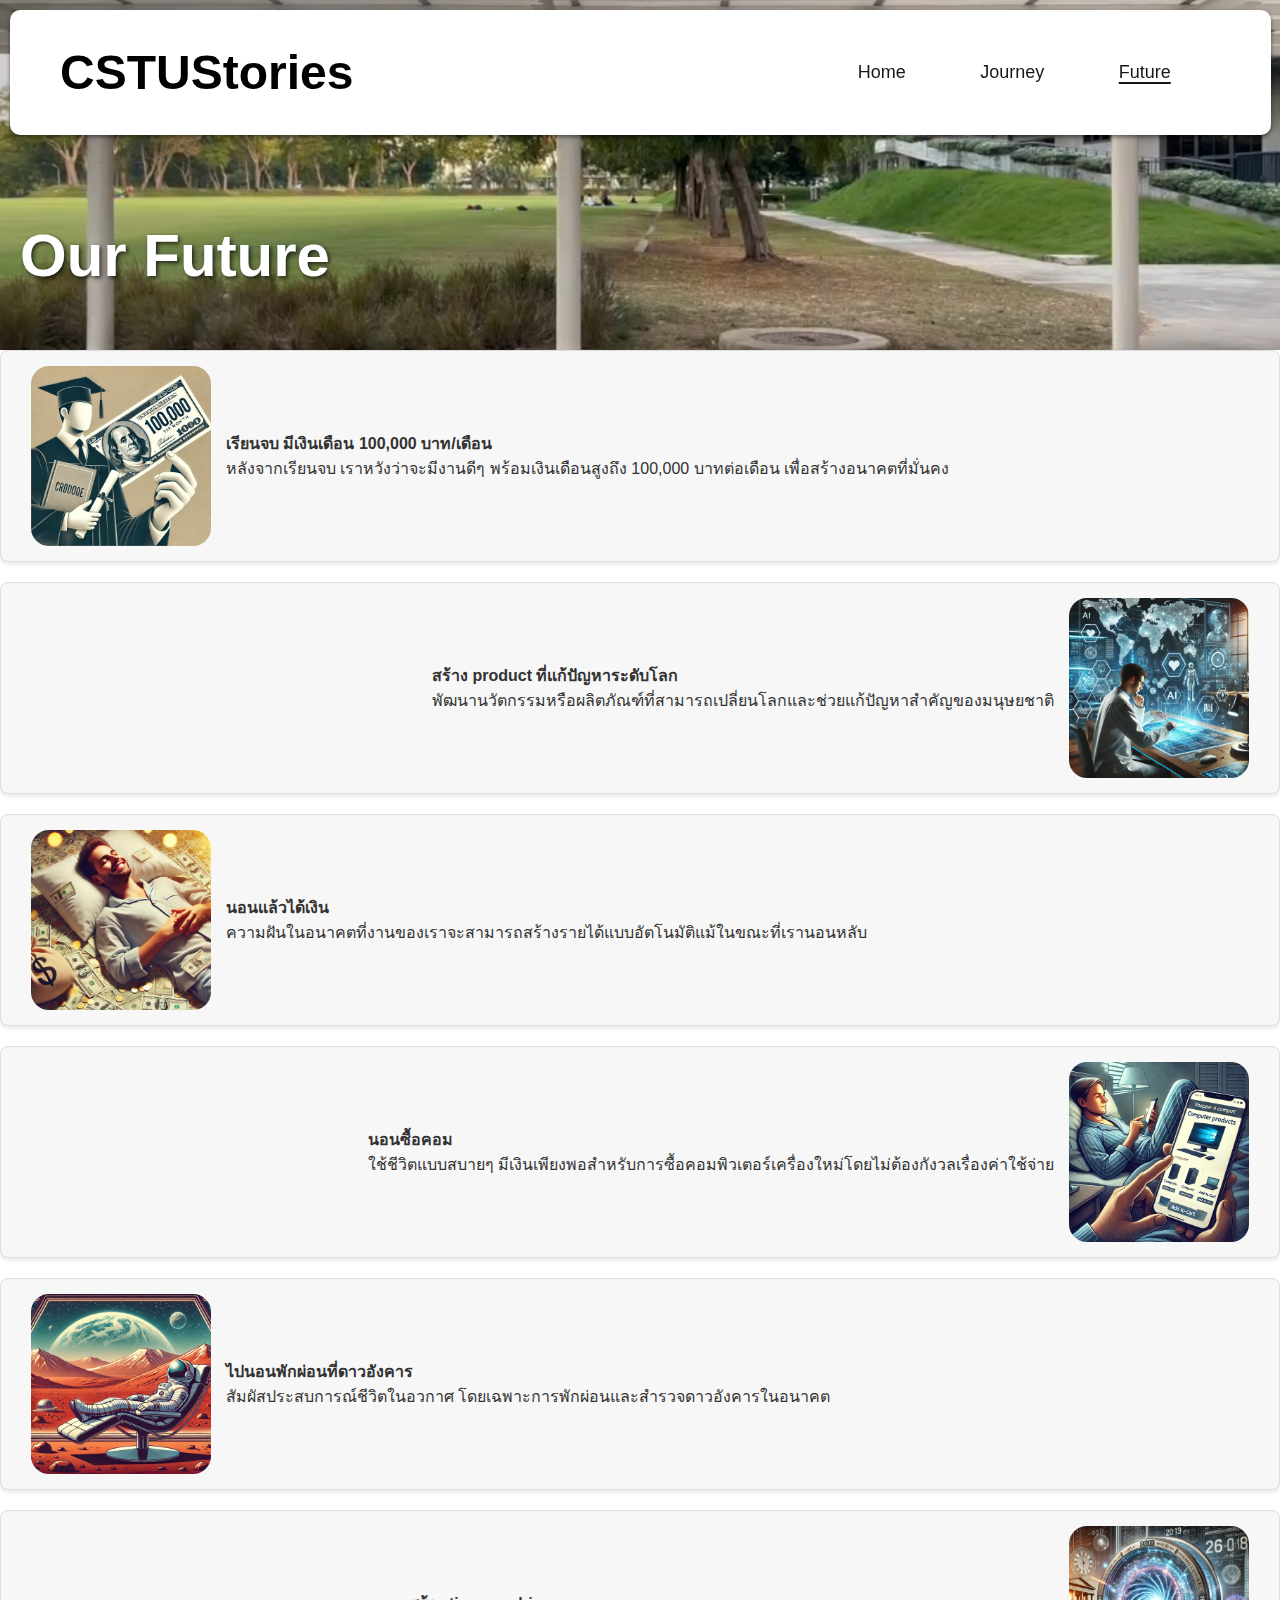
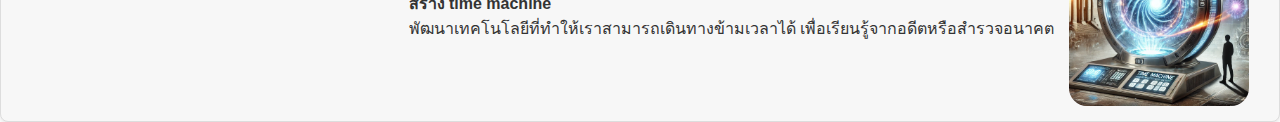
==== Future.html @ bab504f6 "reset merge pull 3" ====
<!DOCTYPE html>
<html lang="en">

<head>
    <meta charset="UTF-8">
    <meta name="viewport" content="width=device-width, initial-scale=1.0">
    <link rel="stylesheet" href="style.css">
    <title>Our CSTUStories</title>
</head>

<body>
    <div class="container">
        <header class="head">
            <video class="header-video" autoplay loop muted>
                <source src="resource/run.mp4" type="video/mp4">
                Your browser does not support the video tag.
            </video>
            <div class="header-box">
                <div class="head-left">
                    <h1>CSTUStories</h1>
                </div>
                <div class="head-right">
                    <span><a href="Home.html">Home</a></span>
                    <span><a href="Journey.html">Journey</a></span>
                    <span><a href="Future.html"><u>Future</u></a></span>
                </div>
            </div>
            <h1 class="title_on_image">Our Future</h1>
        </header>

        <main>
            <ul class="content-list">
                <li>
                    <img src="resource/เงินเเสน.jpg" alt="Graduation Icon">
                    <div>
                        <p><strong>เรียนจบ มีเงินเดือน 100,000 บาท/เดือน</strong></p>
                        <p>หลังจากเรียนจบ เราหวังว่าจะมีงานดีๆ พร้อมเงินเดือนสูงถึง 100,000 บาทต่อเดือน
                            เพื่อสร้างอนาคตที่มั่นคง</p>

                    </div>
                </li>
                <li>
                    <img src="resource/เเก้ปัญหาโลก.jpg" alt="Product Icon">
                    <div>
                        <p><strong>สร้าง product ที่แก้ปัญหาระดับโลก</strong></p>
                        <p>พัฒนานวัตกรรมหรือผลิตภัณฑ์ที่สามารถเปลี่ยนโลกและช่วยแก้ปัญหาสำคัญของมนุษยชาติ</p>
                    </div>
                </li>
                <li>
                    <img src="resource/นอนกองเงิน.jpg" alt="Sleep Icon">
                    <div>
                        <p><strong>นอนแล้วได้เงิน</strong></p>
                        <p>ความฝันในอนาคตที่งานของเราจะสามารถสร้างรายได้แบบอัตโนมัติแม้ในขณะที่เรานอนหลับ</p>
                    </div>
                </li>
                <li>
                    <img src="resource/นอนซื้อคอม.jpg" alt="Computer Icon">
                    <div>
                        <p><strong>นอนซื้อคอม</strong></p>
                        <p>ใช้ชีวิตแบบสบายๆ
                            มีเงินเพียงพอสำหรับการซื้อคอมพิวเตอร์เครื่องใหม่โดยไม่ต้องกังวลเรื่องค่าใช้จ่าย</p>
                    </div>
                </li>
                <li>
                    <img src="resource/mars.jpg" alt="Mars Icon">
                    <div>
                        <p><strong>ไปนอนพักผ่อนที่ดาวอังคาร</strong></p>
                        <p>สัมผัสประสบการณ์ชีวิตในอวกาศ โดยเฉพาะการพักผ่อนและสำรวจดาวอังคารในอนาคต</p>
                    </div>
                </li>
                <li>
                    <img src="resource/ไทม์เเมชชีน.jpg" alt="Time Machine Icon">
                    <div>
                        <p><strong>สร้าง time machine</strong></p>
                        <p>พัฒนาเทคโนโลยีที่ทำให้เราสามารถเดินทางข้ามเวลาได้ เพื่อเรียนรู้จากอดีตหรือสำรวจอนาคต</p>
                    </div>
                </li>
            </ul>
        </main>
    </div>
    <button onclick="backToTop()" id="btt" title="Banck to top">⬆</button>
</body>

</html>
---- style.css ----
@import url('https://fonts.googleapis.com/css2?family=Mitr:wght@200;300;400;500;600;700&family=Noto+Sans+Thai+Looped:wght@100;200;300;400;500;600;700;800;900&family=Ubuntu:ital,wght@0,300;0,400;0,500;0,700;1,300;1,400;1,500;1,700&display=swap');
body {
    margin: 0;
    font-family: Arial, sans-serif;
}

* {
    box-sizing: border-box;
}

header {
    grid-column: 1 / 13;
    grid-row: 1 / 2;
    position: relative;
    height: 0;
    /* ต้องกำหนดให้ความสูงเป็น 0 เพื่อให้ padding-bottom คำนวณความสูง */
    overflow: hidden;
}

.container {
    display: grid;
    grid-template-columns: repeat(12, 1fr);
    grid-template-rows: auto 1fr auto;
}

.head {
    position: relative;
    /* ทำให้ .header-box วางซ้อนบน .head ได้ */
    height: auto;
    /* ปรับความสูงให้สัมพันธ์กับรูปภาพ */
}

.header-image {
    width: 100%;
    /* รูปภาพเต็มความกว้าง */
    height: auto;
    /* รักษาอัตราส่วนของรูป */
    display: block;
    /* แก้ปัญหา whitespace ด้านล่างรูป */
}

header.head {
    position: relative;
    height: 350px;
    /* ความสูงของ Header */
    overflow: hidden;
    /* ป้องกันการล้นของวิดีโอ */
}

.header-video {
    position: absolute;
    top: 0;
    left: 0;
    width: 100%;
    height: 100%;
    object-fit: cover;
    /* ครอบคลุมพื้นที่ของ Header */
    z-index: -1;
}

.header-box {
    position: absolute;
    /* ให้วางซ้อนบนรูปภาพ */
    top: 10px;
    /* ติดด้านบนของ .head */
    left: 0;
    /* ติดด้านซ้ายของ .head */
    height: 125px;
    width: 98.5%;
    background-color: rgba(255, 255, 255);
    padding: 10px 20px;
    display: flex;
    justify-content: space-between;
    align-items: center;
    margin-left: 10px;
    margin-right: 10px;
    border-radius: 10px;
    box-shadow: 0px 2px 4px rgba(0, 0, 0, 0.5);
}

.head-left {
    font-size: 24px;
    font-weight: bold;
    margin-left: 30px;
}
.head-right {
    margin-right: 80px;
}

.head-right span a {
    margin-left: 70px;
    font-size: 18px;
    cursor: pointer;
    text-decoration: none;
    color: rgb(24, 23, 23);
    border-bottom: 2px solid transparent;
    transition: border-color 0.3s ease-in-out;
}

.head-right a:hover {
    border-bottom: 2px solid #0c0c0c;
}

u {
    text-underline-offset: 3.5px;
    /* ระยะห่างจากข้อความ */
    text-decoration-thickness: 2px;
    /* ความหนาของเส้นใต้ */
}

.title_on_image {
    position: absolute;
    bottom: 20px;
    /* ปรับระยะห่างจากด้านล่าง */
    color: white;
    font-size: 60px;
    /* ลดขนาดข้อความ */
    padding-left: 20px;
    /* เว้นระยะจากขอบ */
    text-shadow: 2px 2px 4px rgba(0, 0, 0, 0.7);
    /* เพิ่มเงาให้ข้อความ */
}

main {
    grid-row: 2/3;
    grid-column: 1/13;
    background-color: white;
}

.comment {
    grid-row: 3/4;
    grid-column: 1/13;
}

.About_us {
    text-align: center;
    margin-top: 100px;
    font-size: 44px;
}

.line {
    border-bottom: 4px solid rgba(0, 0, 0, 0.8);
    border-radius: 100px;
    width: 400px;
    margin: 0 auto;
}
h2 {
    text-align: center;
    font-family: Mitr;
    font-weight: 100;
    font-size: 32px;
    margin-top: 70px;
}
.img-members {
    padding: 80px;
    display: grid;
    justify-content: center;
    grid-template-columns: auto auto auto;
    gap: 100px 150px;
}
.img-members img {
    height: 250px;
    width: 250px;
    border-radius: 100%;
    box-shadow: 0px 2px 4px rgba(0, 0, 0, 0.5);
}
.img-members p {
    text-align: center;
}
#nickname {
    font-size: 24px;
    margin-top: 30px;
    font-weight: 300;
    font-family: Mitr;
    border-radius: 24px;
    box-shadow: 0px 2px 2px rgba(0, 0, 0, 0.5);
}
#name {
    font-size: 24px;
    font-weight: 300;
    margin-top: 30px;
    font-family: Mitr;
}
#studentid {
    font-size: 22px;
    font-weight: 100;
    font-family: Mitr;
}
h3 {
    margin-top: 60px;
    font-size: 24px;
    font-weight: 400;
    font-family: Mitr;
    text-align: center;
}
h4 {
    font-size: 22px;
    font-weight: 200;
    font-family: Mitr;
    text-align: center;
}

form {
    background: #fff;
    padding: 1rem;
    border-radius: 5px;
    box-shadow: 0 2px 4px rgba(0, 0, 0, 0.1);
}
form label {
    display: block;
    margin-bottom: 5px;
}
form input, form textarea, form button {
    width: 100%;
    margin-bottom: 1rem;
    padding: 10px;
    border: 1px solid #ddd;
    border-radius: 5px;
}
form button {
    background: #333;
    color: #fff;
    border: none;
    cursor: pointer;
}

form button:hover {
    background: #555;
}
#guestBookEntries {
    margin-top: 2rem;
}

#entriesList {
    list-style: none;
    padding: 0;
}
.star-rating {
    display: flex; 
    justify-content: flex-start; 
    gap: 5px; 
    cursor: pointer;
}

.star-rating span {
    font-size: 2rem;
    color: #ccc; 
    transition: color 0.3s ease;
}

.star-rating span:hover,
.star-rating span:hover ~ span,
.star-rating span.selected ~ span {
    color: #ccc; 
}

.star-rating span.selected,
.star-rating span:nth-child(-n+5).selected {
    color: rgb(14, 13, 13); 
}
#entriesList li {
    border: 1px solid #ccc; 
    background-color: #ccc; 
    padding: 30px;
    margin-bottom: 10px;
    border-radius: 0px; 
    box-shadow: 0 2px 4px rgba(0, 0, 0, 0.1); 
}

form select {
    width: 100%;
    padding: 10px;
    border: 1px solid #ddd;
    border-radius: 5px;
    background-color: #fff;
    appearance: none; 
    cursor: pointer;
    font-size: 1rem;
    color: #333;
}

form select:hover {
    border-color: #333;
}

form select:focus {
    outline: none;
    border-color: #555;
    box-shadow: 0 0 5px rgba(0, 0, 0, 0.2);
}

form select option {
    background-color: #fff;
    color: #333;
    padding: 10px;
    font-size: 1rem;
}


form select {
    background-image: url('data:image/svg+xml;charset=US-ASCII,%3Csvg xmlns%3D%27http%3A//www.w3.org/2000/svg%27 viewBox%3D%270 0 4 5%27%3E%3Cpath fill%3D%27%23333%27 d%3D%27M2 0L0 2h4z%27/%3E%3C/svg%3E');
    background-repeat: no-repeat;
    background-position: right 10px center;
    background-size: 10px;
}

#btt{
    padding: 1rem 1.5rem;
    border: none;
    background-color: rgb(0,0,0,0.5);
    color: #fff;
    position: fixed;
    right: 1rem;
    bottom: 1rem;
    border-radius: 5px;
    display: none;
}

.content-list {
    list-style: none;
    padding: 0;
    margin: 0;
    display: flex;
    flex-direction: column;
    gap: 20px;

}

.content-list li {
    display: flex;
    align-items: center;
    padding: 15px;
    border: 1px solid #ddd;
    border-radius: 8px;
    background-color: #f7f7f7;
    box-shadow: 0 2px 4px rgba(0, 0, 0, 0.1);
}

.content-list li:nth-child(odd) {
    flex-direction: row;
}

.content-list li:nth-child(even) {
    flex-direction: row-reverse;
}

.content-list li img {
    width: 180px;
    height: 180px;
    margin: 0 15px;
    border-radius: 10%;

    object-fit: cover;
}

.content-list li p {
    margin: 0;
    font-size: 16px;
    color: #333;
}
.ourjour ul {
    list-style-type: none;
    padding: 0;
    margin: 0;color: rgb(0, 0, 0);
}

.ourjour li {
    display: flex;
    margin-bottom: 30px;
    align-items: flex-start;
    flex-direction: column;
}

.ourjour li:nth-child(odd) {
    flex-direction: row;
    text-align: left;
}

.ourjour li:nth-child(even) {
    flex-direction: row-reverse;
    text-align: right;
}

.ourjour li p {
    max-width: 70%;
    margin: 0;
    padding: 10px;
    background-color: #ddfffa4e;
    border-radius: 8px;
    box-shadow: 2px 3px 2px gray;
}

.ourjour li h3{
    margin: 0 0 10px 0;
    font-size: 1.2em;
    color: #333;
    text-align: left;
}
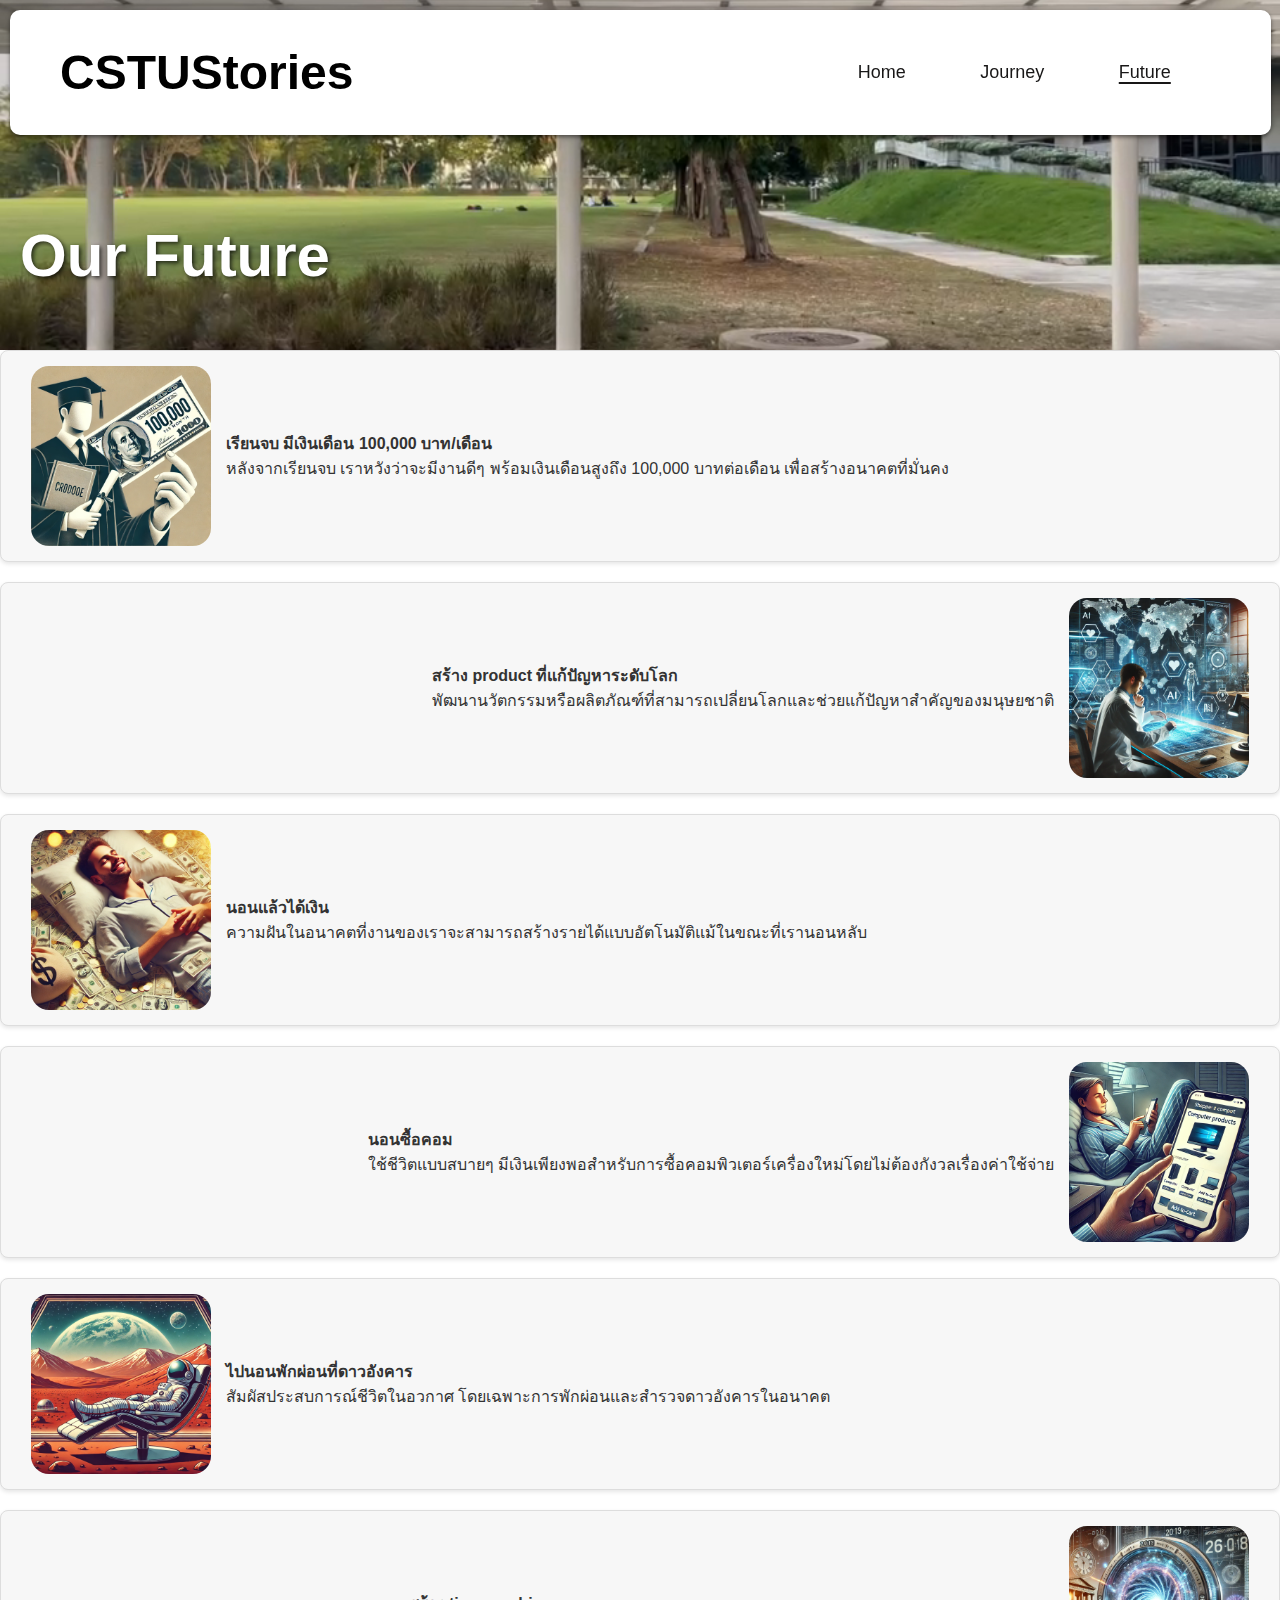
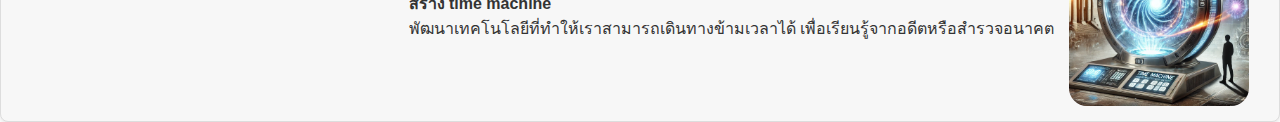
==== commit 29feaa91: "แก้bug หลังจาก merge css,home,journey" ====
--- a/Future.html
+++ b/Future.html
@@ -27,7 +27,6 @@
             </div>
             <h1 class="title_on_image">Our Future</h1>
         </header>
-
         <main>
             <ul class="content-list">
                 <li>
--- a/style.css
+++ b/style.css
@@ -357,42 +357,4 @@
     margin: 0;
     font-size: 16px;
     color: #333;
-}
-.ourjour ul {
-    list-style-type: none;
-    padding: 0;
-    margin: 0;color: rgb(0, 0, 0);
-}
-
-.ourjour li {
-    display: flex;
-    margin-bottom: 30px;
-    align-items: flex-start;
-    flex-direction: column;
-}
-
-.ourjour li:nth-child(odd) {
-    flex-direction: row;
-    text-align: left;
-}
-
-.ourjour li:nth-child(even) {
-    flex-direction: row-reverse;
-    text-align: right;
-}
-
-.ourjour li p {
-    max-width: 70%;
-    margin: 0;
-    padding: 10px;
-    background-color: #ddfffa4e;
-    border-radius: 8px;
-    box-shadow: 2px 3px 2px gray;
-}
-
-.ourjour li h3{
-    margin: 0 0 10px 0;
-    font-size: 1.2em;
-    color: #333;
-    text-align: left;
 }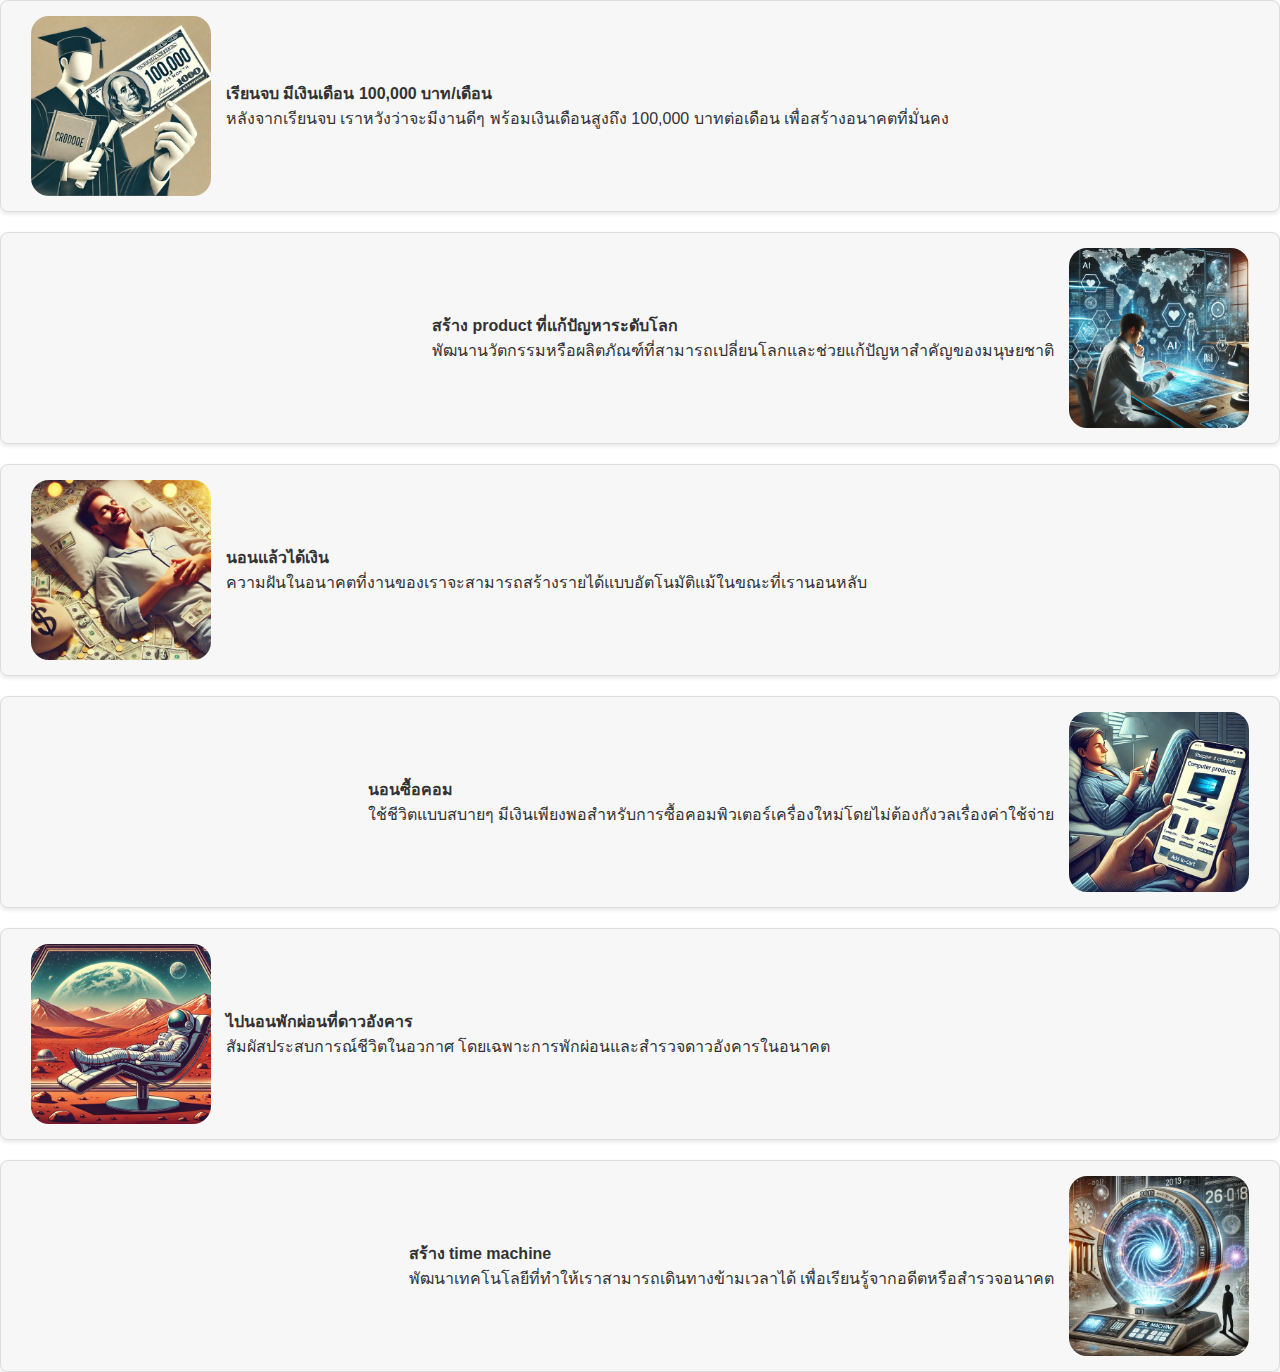
==== commit 32e39155: "add js journey,future" ====
--- a/Future.html
+++ b/Future.html
@@ -11,7 +11,7 @@
 <body>
     <div class="container">
         <header class="head">
-            <video class="header-video" autoplay loop muted>
+            <video class="header-video" autoplay loop muted >
                 <source src="resource/run.mp4" type="video/mp4">
                 Your browser does not support the video tag.
             </video>
@@ -78,6 +78,7 @@
         </main>
     </div>
     <button onclick="backToTop()" id="btt" title="Banck to top">⬆</button>
+    <script src="script.js" defer></script>
 </body>
 
 </html>--- a/style.css
+++ b/style.css
@@ -41,10 +41,11 @@
 
 header.head {
     position: relative;
-    height: 350px;
+    height: 100%;
     /* ความสูงของ Header */
     overflow: hidden;
     /* ป้องกันการล้นของวิดีโอ */
+    object-fit: cover;
 }
 
 .header-video {
@@ -314,6 +315,7 @@
     bottom: 1rem;
     border-radius: 5px;
     display: none;
+    z-index: 3;
 }
 
 .content-list {
@@ -357,4 +359,4 @@
     margin: 0;
     font-size: 16px;
     color: #333;
-}+}
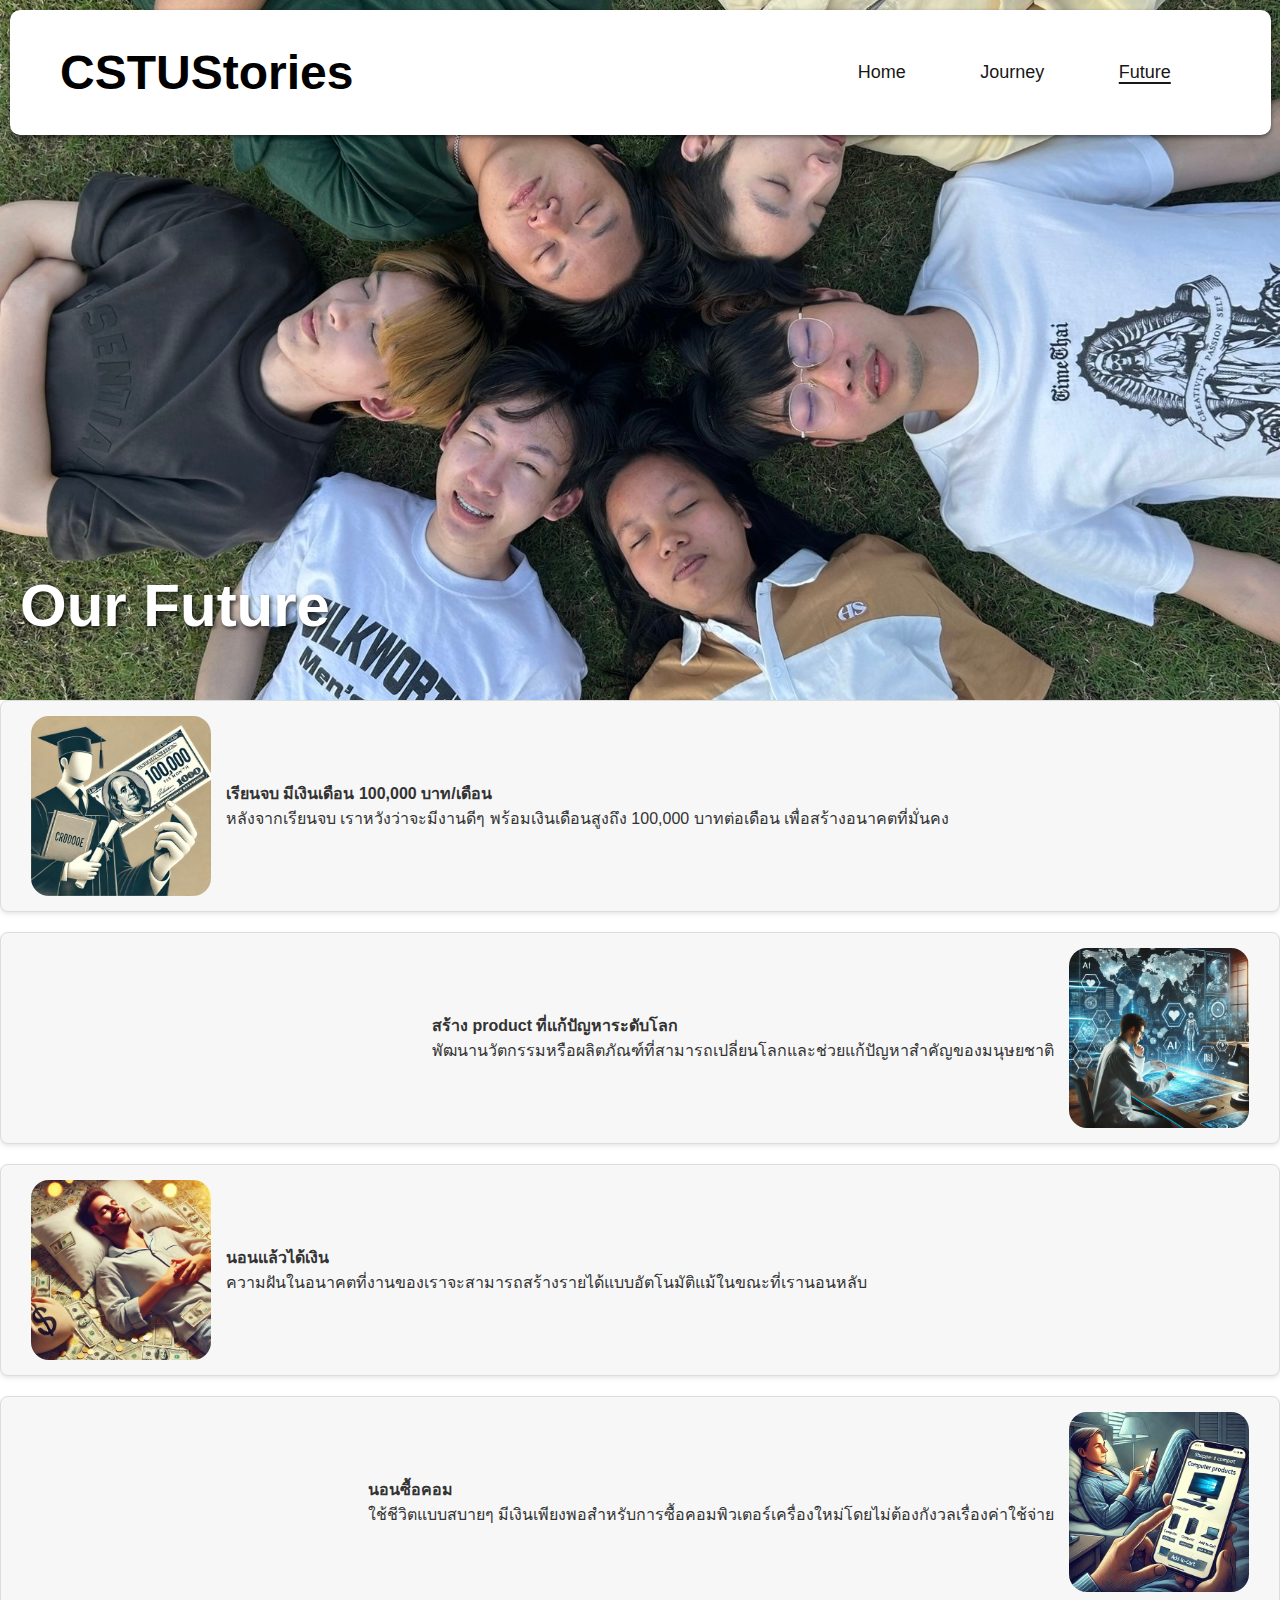
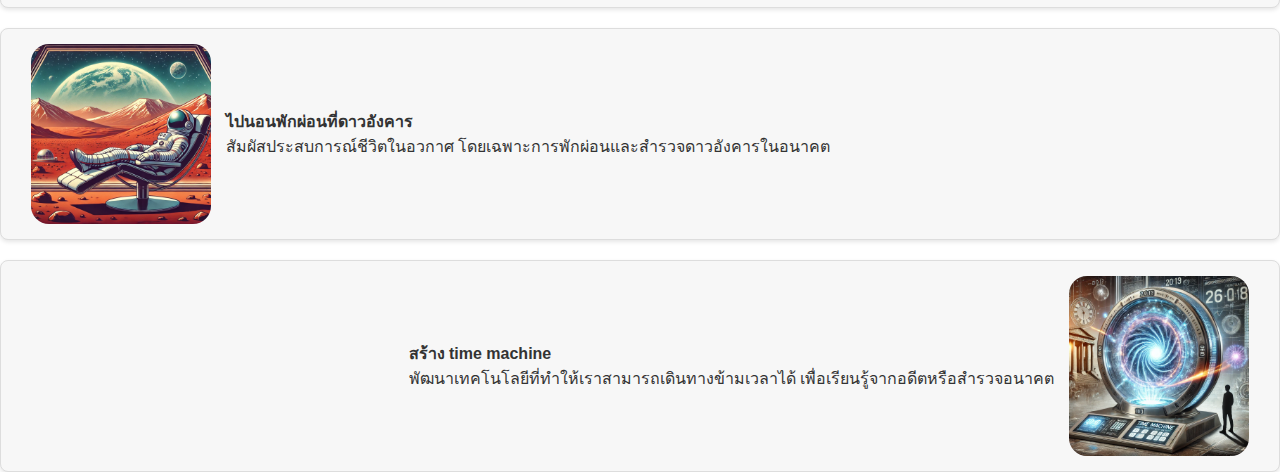
==== commit 1a02f8e6: "edit journey and future" ====
--- a/Future.html
+++ b/Future.html
@@ -11,10 +11,7 @@
 <body>
     <div class="container">
         <header class="head">
-            <video class="header-video" autoplay loop muted >
-                <source src="resource/run.mp4" type="video/mp4">
-                Your browser does not support the video tag.
-            </video>
+            <img class="header-image" src="resource/picture_Journey.jpg" alt="Home Background" >
             <div class="header-box">
                 <div class="head-left">
                     <h1>CSTUStories</h1>
--- a/style.css
+++ b/style.css
@@ -23,13 +23,6 @@
     grid-template-rows: auto 1fr auto;
 }
 
-.head {
-    position: relative;
-    /* ทำให้ .header-box วางซ้อนบน .head ได้ */
-    height: auto;
-    /* ปรับความสูงให้สัมพันธ์กับรูปภาพ */
-}
-
 .header-image {
     width: 100%;
     /* รูปภาพเต็มความกว้าง */
@@ -41,7 +34,7 @@
 
 header.head {
     position: relative;
-    height: 100%;
+    height: 700px;
     /* ความสูงของ Header */
     overflow: hidden;
     /* ป้องกันการล้นของวิดีโอ */
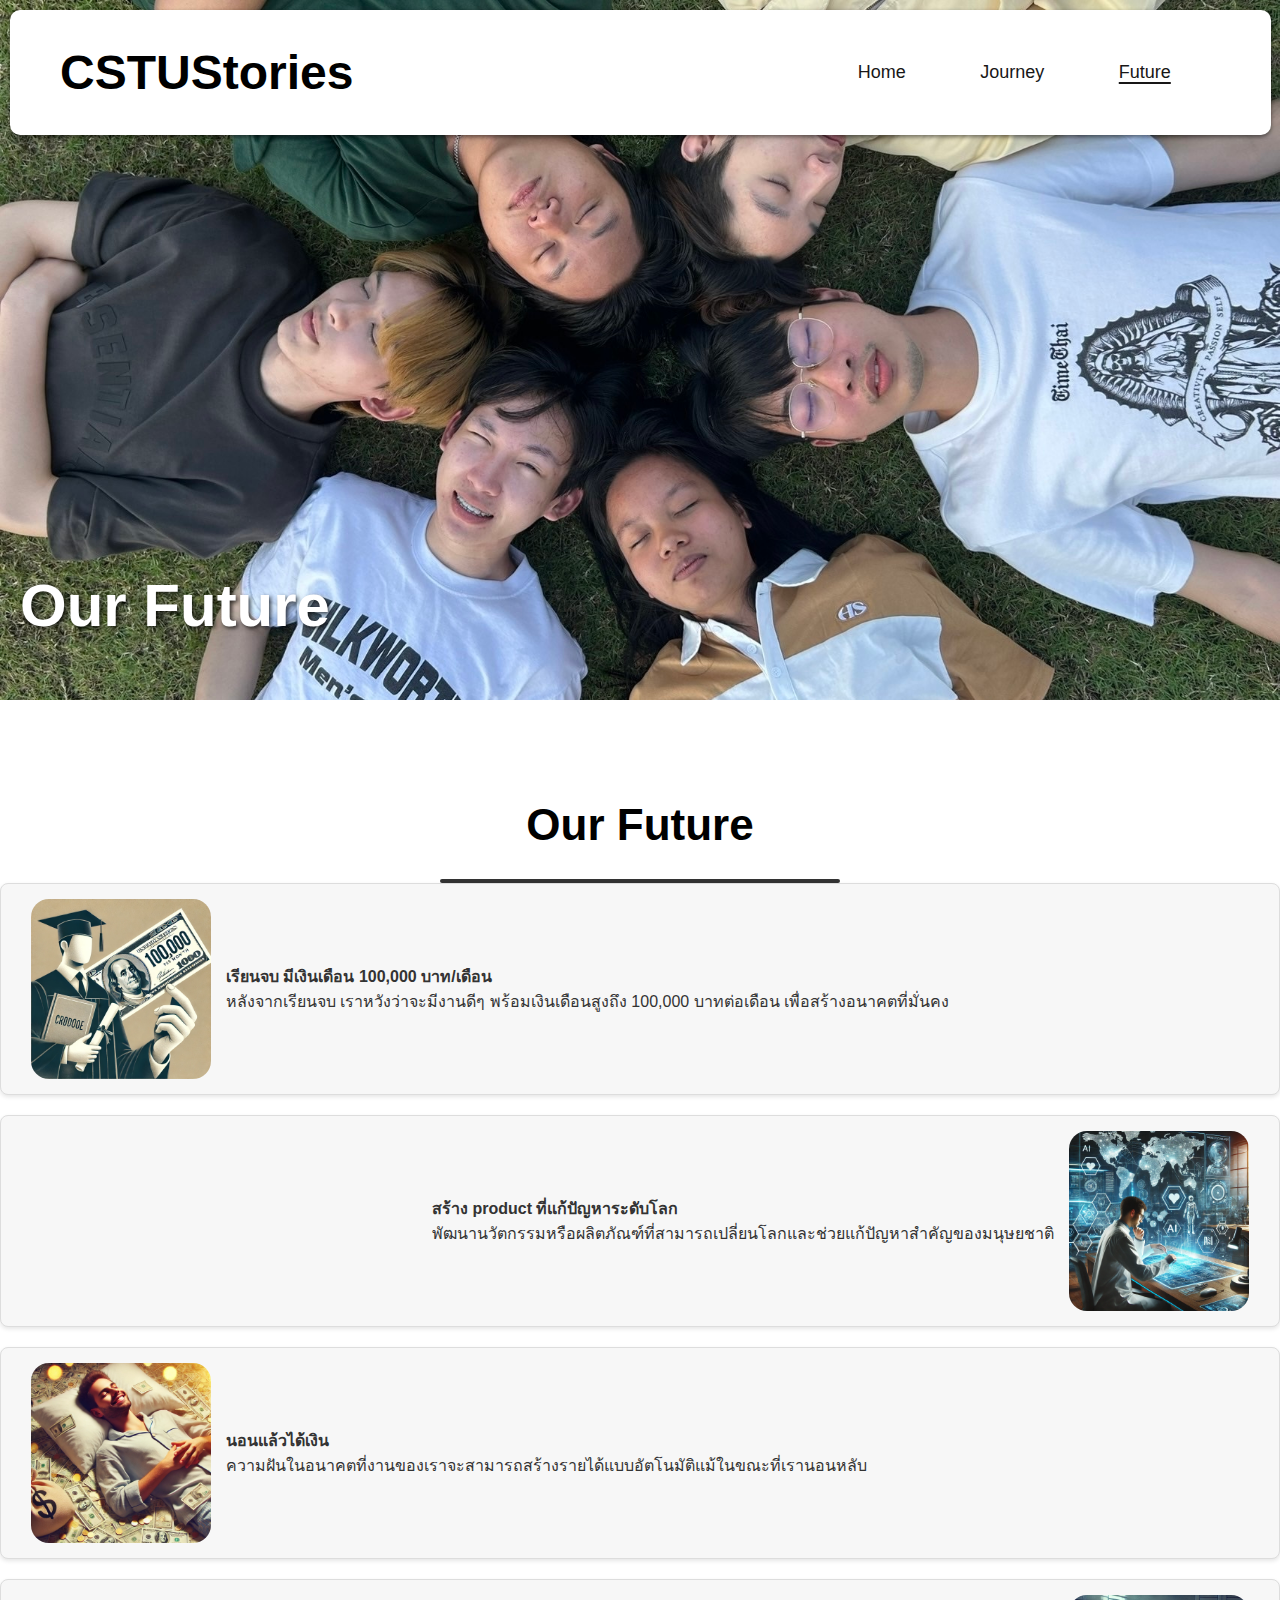
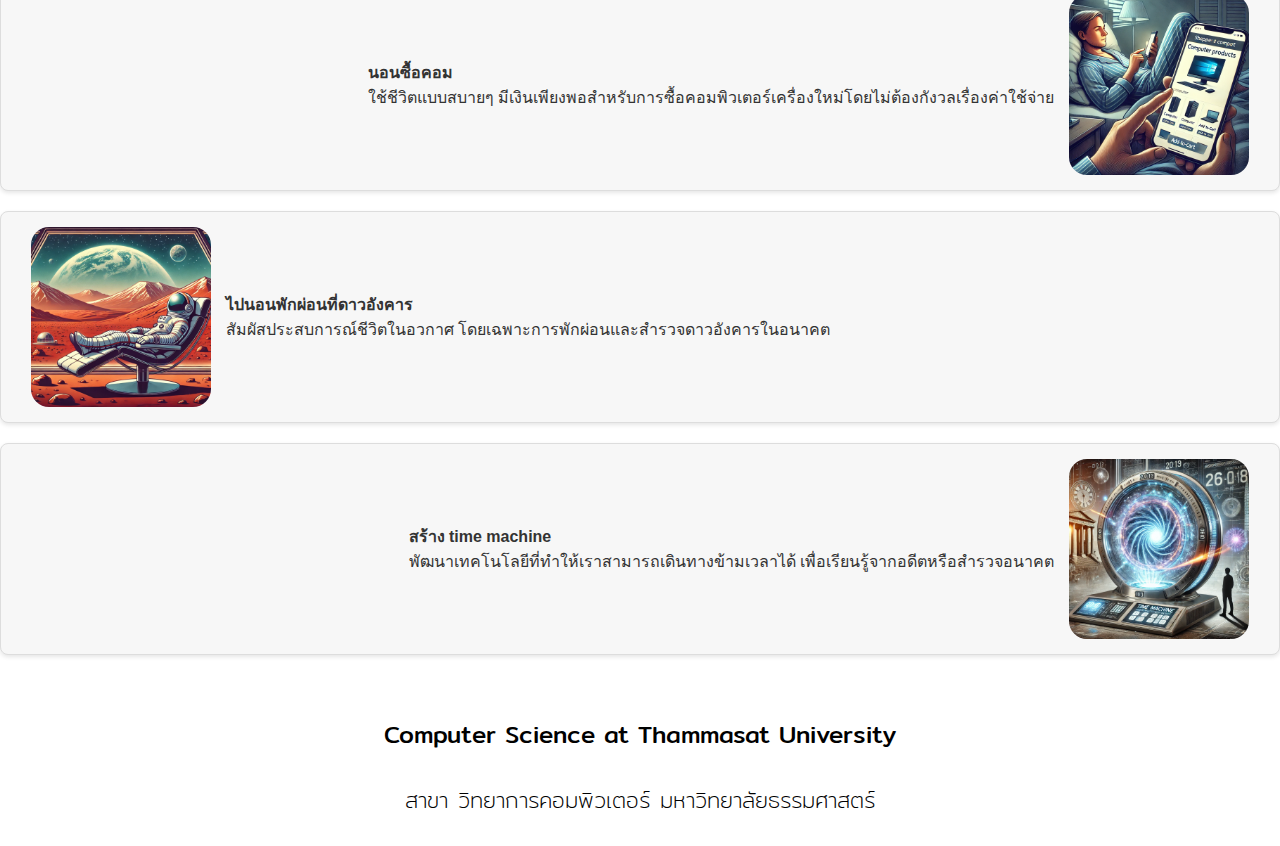
==== commit 1869b719: "edit journey and future margin add footer" ====
--- a/Future.html
+++ b/Future.html
@@ -25,6 +25,8 @@
             <h1 class="title_on_image">Our Future</h1>
         </header>
         <main>
+            <h1 class="About_us">Our Future</h1>
+            <div class="line"></div>
             <ul class="content-list">
                 <li>
                     <img src="resource/เงินเเสน.jpg" alt="Graduation Icon">
@@ -72,6 +74,8 @@
                     </div>
                 </li>
             </ul>
+            <h3>Computer Science at Thammasat University</h3>
+            <h4>สาขา วิทยาการคอมพิวเตอร์ มหาวิทยาลัยธรรมศาสตร์</h4>
         </main>
     </div>
     <button onclick="backToTop()" id="btt" title="Banck to top">⬆</button>
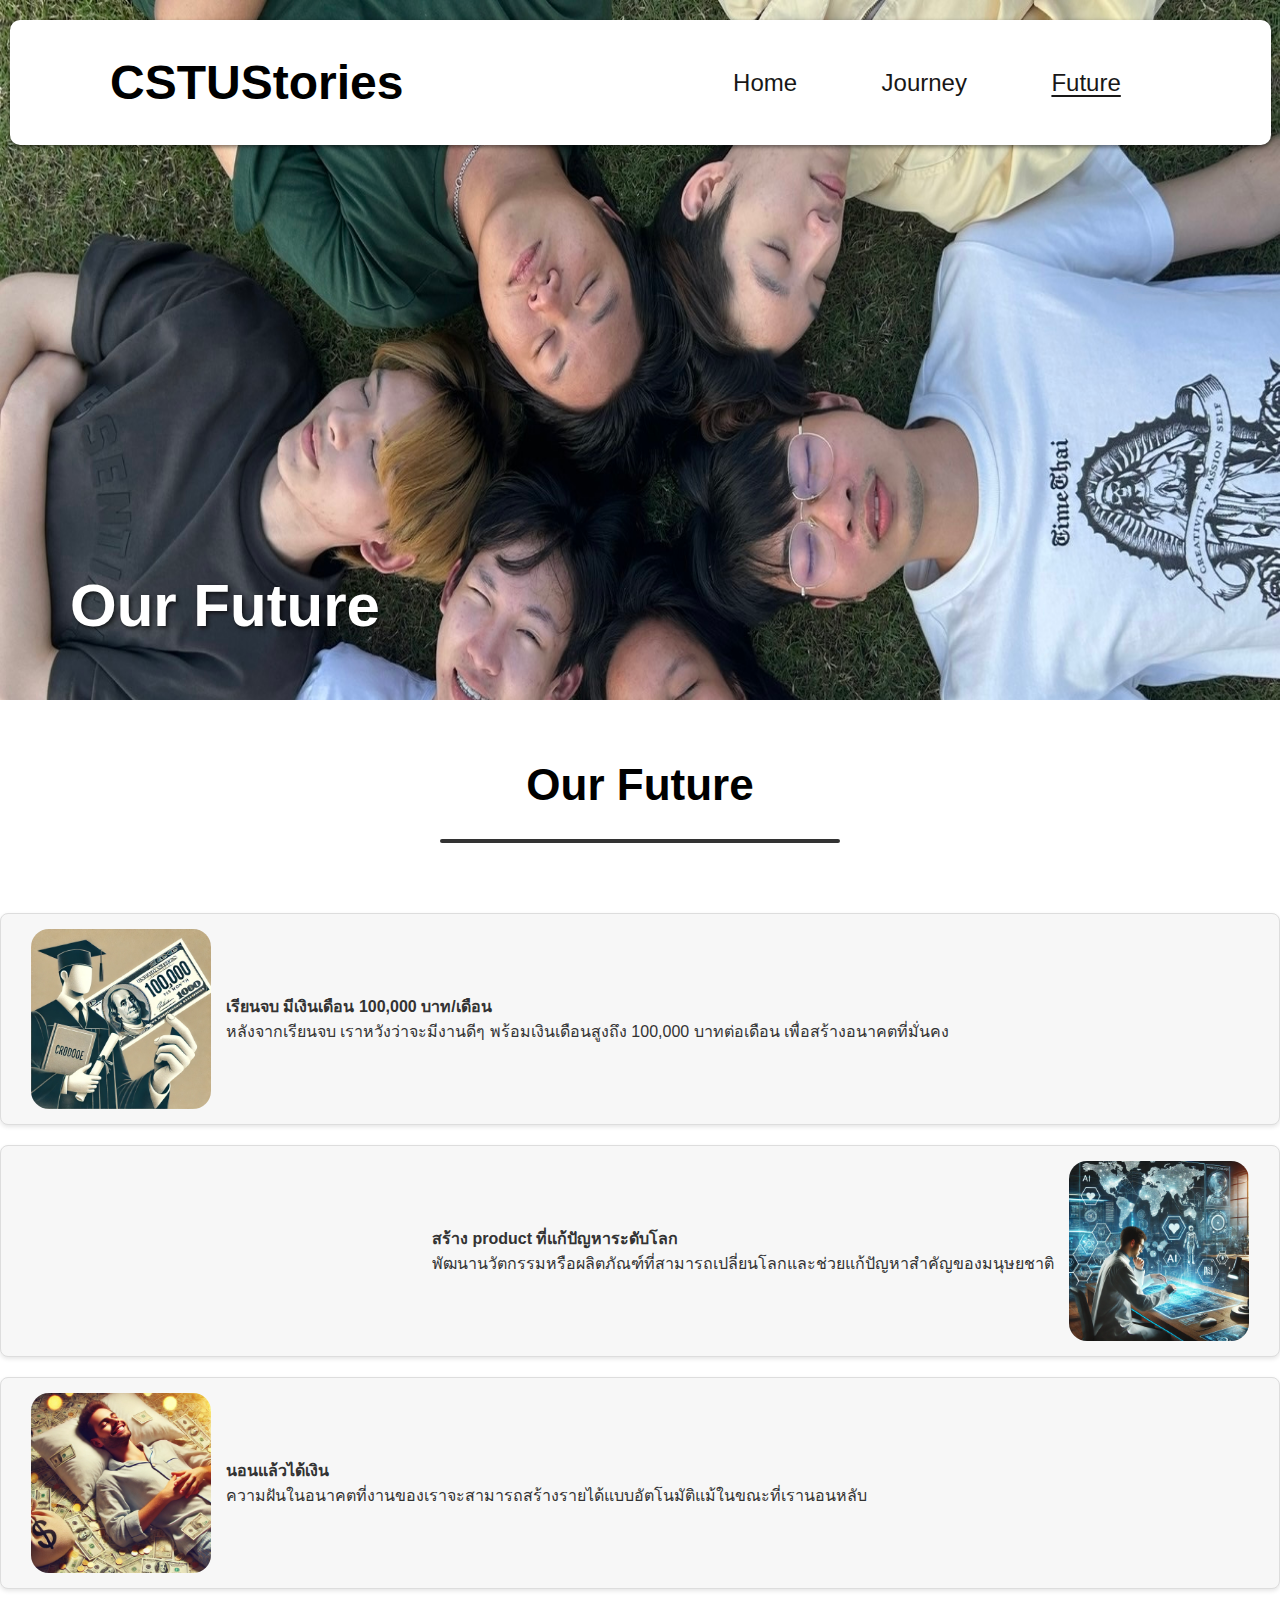
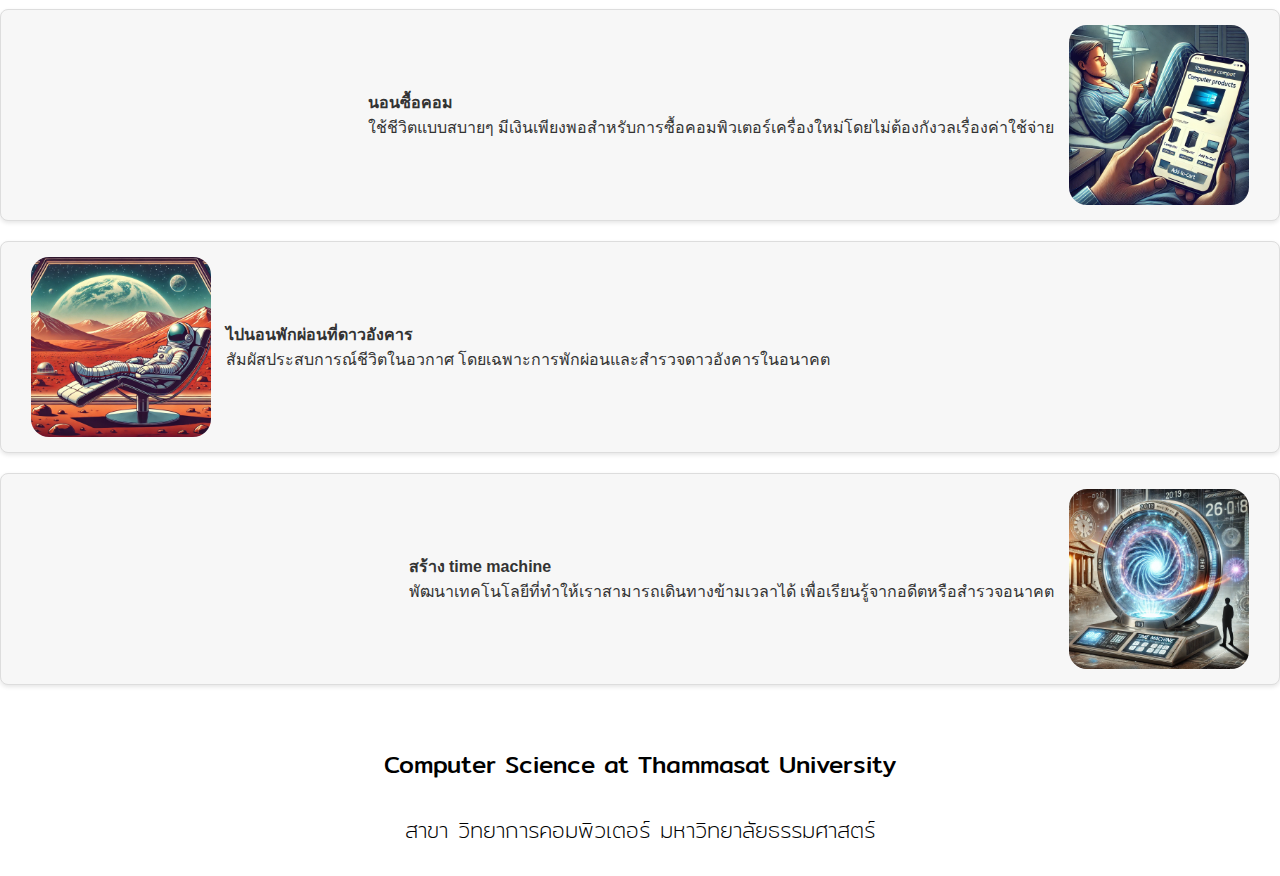
==== commit c57028ae: "Install hamberger on journey future and fix responsive in those page" ====
--- a/Future.html
+++ b/Future.html
@@ -20,6 +20,14 @@
                     <span><a href="Home.html">Home</a></span>
                     <span><a href="Journey.html">Journey</a></span>
                     <span><a href="Future.html"><u>Future</u></a></span>
+                </div>
+                <div class="hamburger" id="hamburger">
+                    ☰
+                </div>
+                <div class="mobile-menu" id="mobileMenu">
+                    <a href="Home.html">Home</a>
+                    <a href="Journey.html">Journey</a>
+                    <a href="Future.html">Future</a>
                 </div>
             </div>
             <h1 class="title_on_image">Our Future</h1>
--- a/style.css
+++ b/style.css
@@ -1,167 +1,186 @@
 @import url('https://fonts.googleapis.com/css2?family=Mitr:wght@200;300;400;500;600;700&family=Noto+Sans+Thai+Looped:wght@100;200;300;400;500;600;700;800;900&family=Ubuntu:ital,wght@0,300;0,400;0,500;0,700;1,300;1,400;1,500;1,700&display=swap');
-body {
+/* นำเข้า font ที่ใช้ในเว็บ เช่น Mitr, Noto Sans Thai Looped และ Ubuntu */
+
+body 
+{
     margin: 0;
-    font-family: Arial, sans-serif;
-}
-
-* {
-    box-sizing: border-box;
-}
-
-header {
-    grid-column: 1 / 13;
-    grid-row: 1 / 2;
+    font-family: Arial, sans-serif; /* ตั้งค่า font เริ่มต้นของเว็บ */
+}
+
+* 
+{
+    box-sizing: border-box; /* ใช้ border-box เพื่อให้ padding/margin ไม่กระทบขนาดองค์ประกอบ */
+}
+
+header 
+{
+    grid-column: 1 / 13; /* จัดตำแหน่ง header ให้ครอบคลุมทุกคอลัมน์ */
+    grid-row: 1 / 2; /* ให้ header อยู่ในแถวแรก */
     position: relative;
-    height: 0;
-    /* ต้องกำหนดให้ความสูงเป็น 0 เพื่อให้ padding-bottom คำนวณความสูง */
+    height: 0; /* กำหนดเป็น 0 เนื่องจาก overflow:hidden จะซ่อนองค์ประกอบที่เกิน */
     overflow: hidden;
 }
 
-.container {
-    display: grid;
-    grid-template-columns: repeat(12, 1fr);
-    grid-template-rows: auto 1fr auto;
-}
-
-.header-image {
+.container 
+{
+    display: grid; /* แบ่ง layout ออกเป็น 12 คอลัมน์เท่า ๆ กัน */
+    grid-template-rows: auto 1fr auto; /* กำหนดจำนวนแถว auto (ยืดหยุ่น) */
+}
+
+.header-image 
+{
     width: 100%;
-    /* รูปภาพเต็มความกว้าง */
-    height: auto;
-    /* รักษาอัตราส่วนของรูป */
-    display: block;
-    /* แก้ปัญหา whitespace ด้านล่างรูป */
-}
-
-header.head {
+    height: 140%;
+    display: block; /* ทำให้ภาพไม่เกินขอบเขต container */
+}
+
+header.head 
+{
     position: relative;
-    height: 700px;
-    /* ความสูงของ Header */
+    height: 700px; /* กำหนดความสูงสำหรับ section header */
     overflow: hidden;
-    /* ป้องกันการล้นของวิดีโอ */
-    object-fit: cover;
-}
-
-.header-video {
+    object-fit: cover; /* ทำให้ภาพครอบคลุม header */
+}
+
+.header-video 
+{
     position: absolute;
     top: 0;
     left: 0;
     width: 100%;
     height: 100%;
-    object-fit: cover;
-    /* ครอบคลุมพื้นที่ของ Header */
-    z-index: -1;
-}
-
-.header-box {
+    object-fit: cover; /* ทำให้วิดีโอแสดงเต็มจอและไม่ยืด/บิดเบี้ยว */
+    z-index: -1; /* ส่งวิดีโอไปไว้ด้านหลังขององค์ประกอบอื่น */
+}
+
+.header-box 
+{
     position: absolute;
-    /* ให้วางซ้อนบนรูปภาพ */
-    top: 10px;
-    /* ติดด้านบนของ .head */
-    left: 0;
-    /* ติดด้านซ้ายของ .head */
+    top: 20px;
     height: 125px;
-    width: 98.5%;
-    background-color: rgba(255, 255, 255);
-    padding: 10px 20px;
+    width: 98.5%; /* ทำให้ header-box มีขอบข้างเล็กน้อย */
+    background-color: rgba(255, 255, 255); /* สีพื้นหลังโปร่งใสเล็กน้อย */
+    padding: 10px 70px; /* เพิ่ม padding ด้านใน */
     display: flex;
-    justify-content: space-between;
+    justify-content: space-between; /* จัดตำแหน่งซ้าย-ขวา */
     align-items: center;
     margin-left: 10px;
     margin-right: 10px;
-    border-radius: 10px;
-    box-shadow: 0px 2px 4px rgba(0, 0, 0, 0.5);
-}
-
-.head-left {
+    border-radius: 10px; /* มุมโค้งมน */
+    box-shadow: 0px 2px 4px rgba(0, 0, 0, 0.5); /* เพิ่มเงาเพื่อให้ดูเหมือนลอย */
+}
+
+.head-left 
+{
     font-size: 24px;
-    font-weight: bold;
-    margin-left: 30px;
-}
-.head-right {
-    margin-right: 80px;
-}
-
-.head-right span a {
-    margin-left: 70px;
-    font-size: 18px;
-    cursor: pointer;
-    text-decoration: none;
-    color: rgb(24, 23, 23);
-    border-bottom: 2px solid transparent;
-    transition: border-color 0.3s ease-in-out;
-}
-
-.head-right a:hover {
-    border-bottom: 2px solid #0c0c0c;
-}
-
-u {
-    text-underline-offset: 3.5px;
-    /* ระยะห่างจากข้อความ */
-    text-decoration-thickness: 2px;
-    /* ความหนาของเส้นใต้ */
-}
-
-.title_on_image {
+    font-weight: bold; /* ข้อความตัวหนา */
+    margin-left: 30px; /* ระยะห่างจากซ้าย */
+}
+
+.head-right 
+{
+    margin-right: 80px; /* ระยะห่างจากขวา */
+}
+
+.head-right span a 
+{
+    margin-left: 80px; /* ระยะห่างระหว่างลิงก์ */
+    font-size: 24px;
+    cursor: pointer; /* เปลี่ยน cursor เป็นแบบ pointer เมื่อ hover */
+    text-decoration: none; /* ลบเส้นใต้ของลิงก์ */
+    color: rgb(24, 23, 23); /* สีของข้อความลิงก์ */
+    border-bottom: 2px solid transparent; /* เส้นขอบล่างที่โปร่งใส */
+    transition: border-color 0.3s ease-in-out; /* เพิ่มเอฟเฟกต์ตอน hover */
+}
+
+.head-right a:hover 
+{
+    border-bottom: 2px solid #0c0c0c; /* แสดงเส้นขอบล่างเมื่อ hover */
+}
+
+u 
+{
+    text-underline-offset: 3.5px; /* ระยะห่างจากข้อความถึงเส้นใต้ */
+    text-decoration-thickness: 2px; /* ความหนาของเส้นใต้ */
+}
+
+.title_on_image 
+{
     position: absolute;
-    bottom: 20px;
-    /* ปรับระยะห่างจากด้านล่าง */
-    color: white;
-    font-size: 60px;
-    /* ลดขนาดข้อความ */
-    padding-left: 20px;
-    /* เว้นระยะจากขอบ */
-    text-shadow: 2px 2px 4px rgba(0, 0, 0, 0.7);
-    /* เพิ่มเงาให้ข้อความ */
-}
-
-main {
-    grid-row: 2/3;
+    bottom: 20px; /* ตำแหน่งข้อความห่างจากขอบล่าง */
+    color: white; /* สีข้อความ */
+    font-size: 60px; /* ขนาดฟอนต์ */
+    padding-left: 70px;
+    text-shadow: 2px 2px 4px rgba(0, 0, 0, 0.7); /* เงาเพื่อให้อ่านง่ายขึ้น */
+}
+
+.hamburger, .mobile-menu {
+    display: none;
+}
+
+main 
+{
+    grid-row: 2/3; /* ตั้งค่าให้ main อยู่ในแถวที่สอง */
+    grid-column: 1/13; /* ให้ main ครอบคลุมทุกคอลัมน์ */
+    background-color: white;
+}
+
+.comment 
+{
+    grid-row: 3/4; /* กำหนดตำแหน่งสำหรับส่วนแสดงความคิดเห็น */
     grid-column: 1/13;
-    background-color: white;
-}
-
-.comment {
-    grid-row: 3/4;
-    grid-column: 1/13;
-}
-
-.About_us {
-    text-align: center;
-    margin-top: 100px;
-    font-size: 44px;
+}
+
+.About_us 
+{
+    text-align: center; /* จัดข้อความตรงกลาง */
+    margin-top: 60px;
+    font-size: 44px; /* ขนาดฟอนต์ */
 }
 
 .line {
-    border-bottom: 4px solid rgba(0, 0, 0, 0.8);
-    border-radius: 100px;
+    border-bottom: 4px solid rgba(0, 0, 0, 0.8); /* เส้นขอบล่างหนา 4px */
+    border-radius: 100px; /* มุมโค้ง */
     width: 400px;
-    margin: 0 auto;
-}
-h2 {
+    margin: 0 auto; /* จัดให้อยู่ตรงกลาง */
+}
+
+h2 
+{
     text-align: center;
     font-family: Mitr;
     font-weight: 100;
     font-size: 32px;
     margin-top: 70px;
 }
-.img-members {
+
+/* รูปแบบการแสดงผลสมาชิก */
+.img-members 
+{
     padding: 80px;
     display: grid;
     justify-content: center;
     grid-template-columns: auto auto auto;
-    gap: 100px 150px;
-}
-.img-members img {
+    gap: 100px 150px; /* จัดการระยะห่างระหว่างสมาชิก */
+}
+
+/* รูปภาพสมาชิก */
+.img-members img 
+{
     height: 250px;
     width: 250px;
     border-radius: 100%;
-    box-shadow: 0px 2px 4px rgba(0, 0, 0, 0.5);
-}
-.img-members p {
+    box-shadow: 0px 2px 4px rgba(0, 0, 0, 0.5); /* เงารอบๆ รูปภาพ */
+}
+
+.img-members p 
+{
     text-align: center;
 }
-#nickname {
+
+/* เพิ่มความสวยงามให้กับชื่อเล่นและชื่อ */
+#nickname 
+{
     font-size: 24px;
     margin-top: 30px;
     font-weight: 300;
@@ -169,99 +188,139 @@
     border-radius: 24px;
     box-shadow: 0px 2px 2px rgba(0, 0, 0, 0.5);
 }
-#name {
+
+#fullname,#name
+{
     font-size: 24px;
     font-weight: 300;
-    margin-top: 30px;
+    margin-top: 10px;
     font-family: Mitr;
 }
+
+#comments
+{
+    margin-top: 10px;
+    font-size: 18px;
+}
+
+#options
+{
+    margin-top: 10px;
+}
+
 #studentid {
     font-size: 22px;
     font-weight: 100;
     font-family: Mitr;
 }
-h3 {
+
+h3 
+{
     margin-top: 60px;
     font-size: 24px;
     font-weight: 400;
     font-family: Mitr;
     text-align: center;
 }
-h4 {
+
+h4 
+{
     font-size: 22px;
     font-weight: 200;
     font-family: Mitr;
     text-align: center;
 }
 
-form {
+/* จัดรูปแบบของฟอร์ม */
+form 
+{
     background: #fff;
-    padding: 1rem;
+    padding: 50px;
     border-radius: 5px;
-    box-shadow: 0 2px 4px rgba(0, 0, 0, 0.1);
-}
-form label {
+    box-shadow: 0 2px 4px rgba(0, 0, 0, 0.1); /* เงาที่ให้ความลึก */
+}
+
+form label 
+{
     display: block;
     margin-bottom: 5px;
 }
-form input, form textarea, form button {
+
+form input, form textarea, form button 
+{
     width: 100%;
     margin-bottom: 1rem;
     padding: 10px;
     border: 1px solid #ddd;
-    border-radius: 5px;
-}
-form button {
+}
+
+form button 
+{
     background: #333;
     color: #fff;
     border: none;
-    cursor: pointer;
-}
-
-form button:hover {
+    cursor: pointer; /* แสดงเมาส์ */
+}
+
+form button:hover 
+{
     background: #555;
 }
-#guestBookEntries {
+
+#guestBookEntries 
+{
     margin-top: 2rem;
 }
 
-#entriesList {
+#entriesList 
+{
     list-style: none;
-    padding: 0;
-}
-.star-rating {
+    padding: 30;
+    padding-right: 40px;
+}
+
+.star-rating 
+{
     display: flex; 
     justify-content: flex-start; 
     gap: 5px; 
     cursor: pointer;
 }
 
-.star-rating span {
+.star-rating span 
+{
     font-size: 2rem;
     color: #ccc; 
-    transition: color 0.3s ease;
+    transition: color 0.3s ease; /* การเปลี่ยนสีแบบเรียบๆ */
 }
 
 .star-rating span:hover,
 .star-rating span:hover ~ span,
-.star-rating span.selected ~ span {
+.star-rating span.selected ~ span 
+{
     color: #ccc; 
 }
 
+/* ดาวในระบบการให้คะแนน */
 .star-rating span.selected,
-.star-rating span:nth-child(-n+5).selected {
+.star-rating span:nth-child(-n+5).selected 
+{
     color: rgb(14, 13, 13); 
 }
-#entriesList li {
+
+/* รูปแบบการแสดงผลของรายการใน guestbook */
+#entriesList li 
+{
     border: 1px solid #ccc; 
     background-color: #ccc; 
     padding: 30px;
     margin-bottom: 10px;
     border-radius: 0px; 
-    box-shadow: 0 2px 4px rgba(0, 0, 0, 0.1); 
-}
-
-form select {
+    box-shadow: 0 2px 4px rgba(0, 0, 0, 0.1); /* ทำให้มีมิติ */
+}
+
+form select 
+{
     width: 100%;
     padding: 10px;
     border: 1px solid #ddd;
@@ -273,17 +332,20 @@
     color: #333;
 }
 
-form select:hover {
-    border-color: #333;
-}
-
-form select:focus {
-    outline: none;
+form select:hover 
+{
+    border-color: #333; /* สีพื้นหลังเปลี่ยนเมื่อ hover */
+}
+
+form select:focus 
+{
+    outline: none; /* เอาเส้นขอบออก */
     border-color: #555;
     box-shadow: 0 0 5px rgba(0, 0, 0, 0.2);
 }
 
-form select option {
+form select option 
+{
     background-color: #fff;
     color: #333;
     padding: 10px;
@@ -291,13 +353,15 @@
 }
 
 
-form select {
+form select 
+{
     background-image: url('data:image/svg+xml;charset=US-ASCII,%3Csvg xmlns%3D%27http%3A//www.w3.org/2000/svg%27 viewBox%3D%270 0 4 5%27%3E%3Cpath fill%3D%27%23333%27 d%3D%27M2 0L0 2h4z%27/%3E%3C/svg%3E');
     background-repeat: no-repeat;
-    background-position: right 10px center;
-    background-size: 10px;
-}
-
+    background-position: right 10px center; /* จัดตำแหน่งลูกศร */
+    background-size: 10px; /* ขนาดของลูกศร */
+}
+
+/* ปุ่มขึ้นบน */
 #btt{
     padding: 1rem 1.5rem;
     border: none;
@@ -307,21 +371,23 @@
     right: 1rem;
     bottom: 1rem;
     border-radius: 5px;
-    display: none;
+    display: none; /* ซ่อนปุ่ม */
     z-index: 3;
 }
 
-.content-list {
+.content-list 
+{
     list-style: none;
     padding: 0;
-    margin: 0;
+    margin-top: 70px;
     display: flex;
     flex-direction: column;
     gap: 20px;
 
 }
 
-.content-list li {
+.content-list li 
+{
     display: flex;
     align-items: center;
     padding: 15px;
@@ -331,15 +397,18 @@
     box-shadow: 0 2px 4px rgba(0, 0, 0, 0.1);
 }
 
-.content-list li:nth-child(odd) {
+.content-list li:nth-child(odd) 
+{
     flex-direction: row;
 }
 
-.content-list li:nth-child(even) {
+.content-list li:nth-child(even) 
+{
     flex-direction: row-reverse;
 }
 
-.content-list li img {
+.content-list li img 
+{
     width: 180px;
     height: 180px;
     margin: 0 15px;
@@ -348,8 +417,145 @@
     object-fit: cover;
 }
 
-.content-list li p {
+.content-list li p 
+{
     margin: 0;
     font-size: 16px;
     color: #333;
 }
+
+/* สำหรับขนาดหน้าจอ Tablet (768x1024 px) */
+@media (max-width: 1024px) 
+{
+    header.head 
+    {
+        height: 400px;
+    }
+
+    .header-image 
+    {
+        width: 100%;
+        height: 450px;
+    }
+
+    .header-box 
+    {
+        padding: 20px;
+        display: flex;
+    }
+
+    .head-left h1 
+    {
+        font-size: 40px; /* ปรับขนาดฟอนต์ */
+        margin-left: 1px;
+    }
+
+    .head-right 
+    {
+        display: flex;
+        gap: 15px;
+    }
+
+    .head-right span a 
+    {
+        font-size: 15px;
+    }
+
+    .img-members
+    {
+        grid-template-columns: 1fr 1fr; /* สามคอลัมน์ */
+        gap: 20px;
+    }
+
+    .member 
+    {
+        text-align: center;
+    }
+}
+
+@media (max-width: 640px)
+{
+    header.head 
+    {
+        height: 300px;
+    }
+
+    .header-box 
+    {
+        padding: 10px;
+        top: 10px;
+        height: 60px;
+        width: 95%;
+    }
+
+    .head-left h1 
+    {
+        font-size: 30px;
+    }
+    
+    .header-image 
+    {
+        width: 100%;
+        height: 250px;
+    }
+    
+    .title_on_image
+    {
+        font-size: 30px;
+        margin-bottom: 45px;
+    }
+
+    .head-right 
+    {
+        display: none;
+    }
+
+    .hamburger 
+    {
+        display: block;
+        font-size: 30px;
+        margin-right: 20px;
+    }
+
+    .mobile-menu 
+    {
+        display: none;
+        position: absolute;
+        top: 60px;
+        right: 0;
+        background: rgb(228, 225, 225);
+        box-shadow: 0 4px 6px rgba(0, 0, 0, 0.1);
+        border-radius: 5px;
+        padding: 5px;
+        font-size: 20px;
+    }
+
+    .mobile-menu a 
+    {
+        display: block;
+        padding: 0.5rem 1rem;
+        text-decoration: none;
+        color: black;
+    }
+
+    .img-members
+    {
+        grid-template-columns: 1fr; /* สามคอลัมน์ */
+        gap: 20px;
+    }
+
+    .member 
+    {
+        text-align: center;
+    }
+
+    h3,h4
+    {
+        font-size: 16px;
+    }
+
+    h2
+    {
+        font-size: 25px;
+    }
+}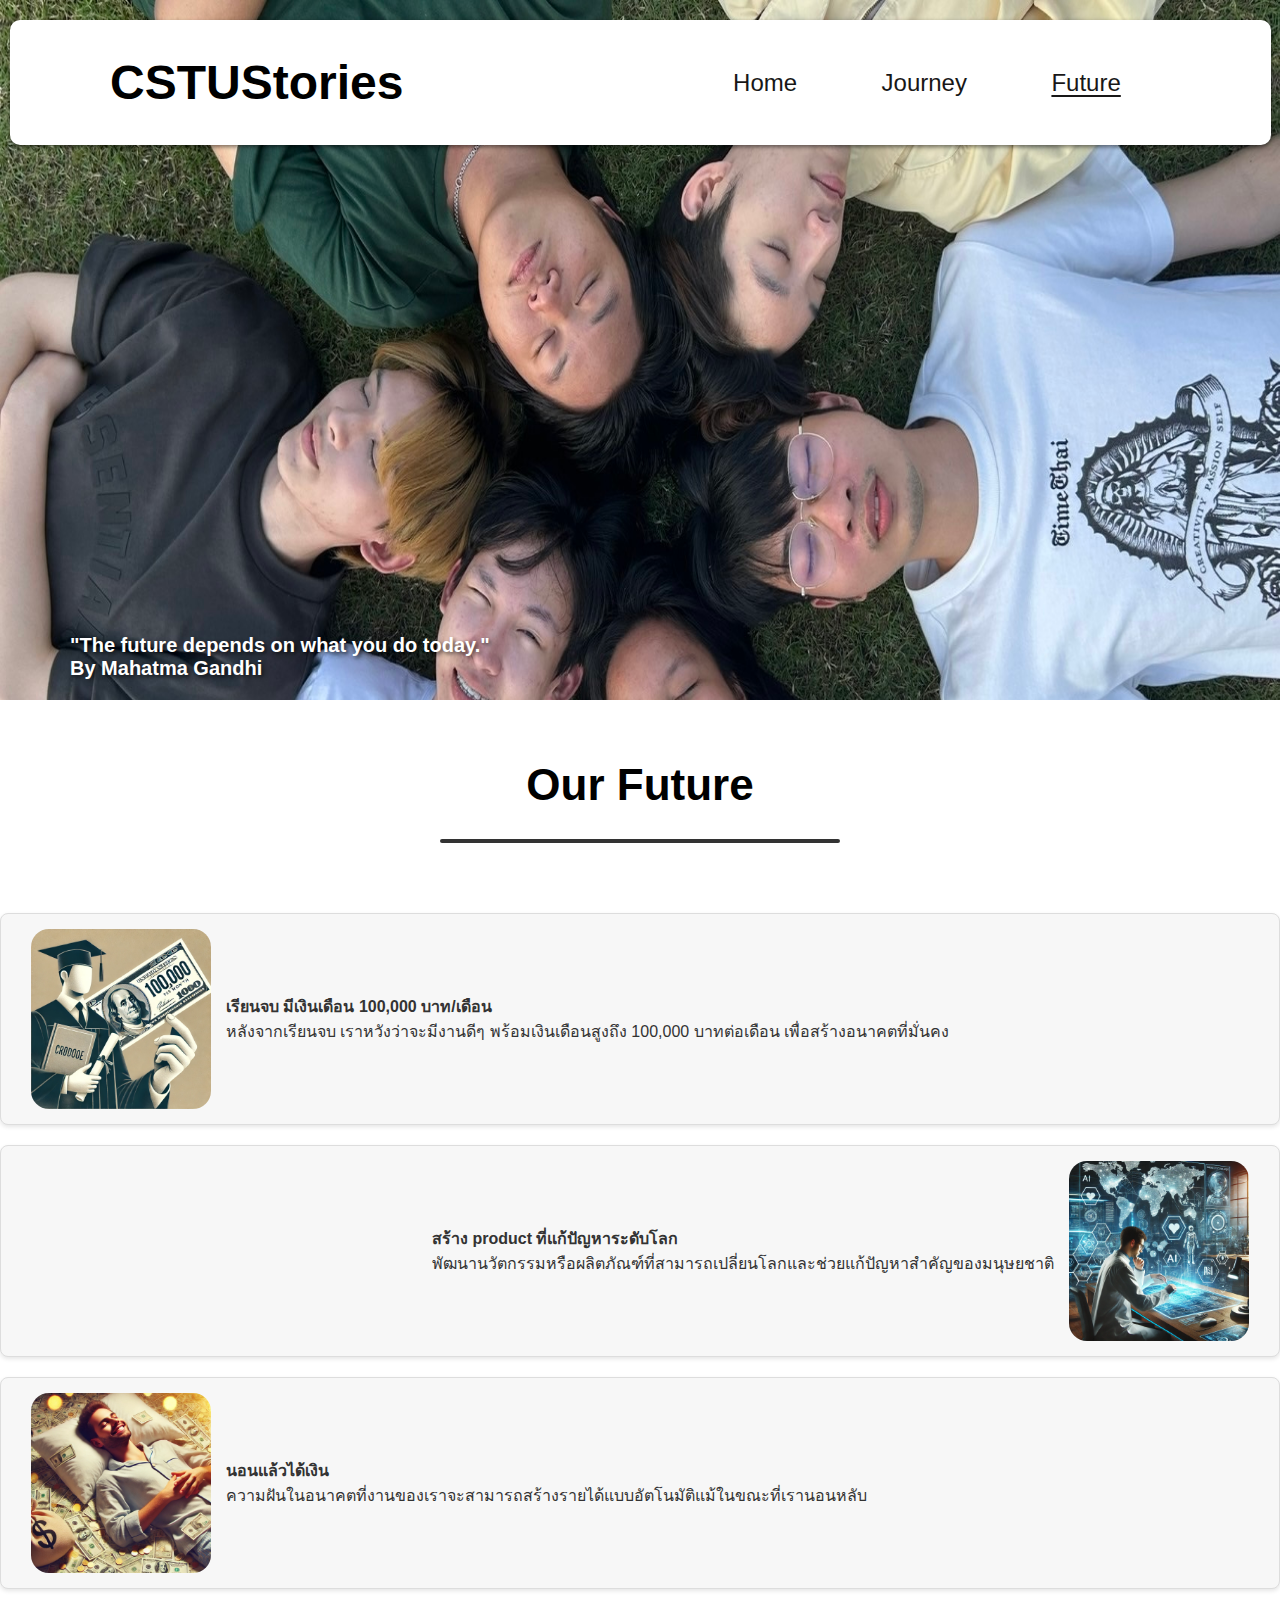
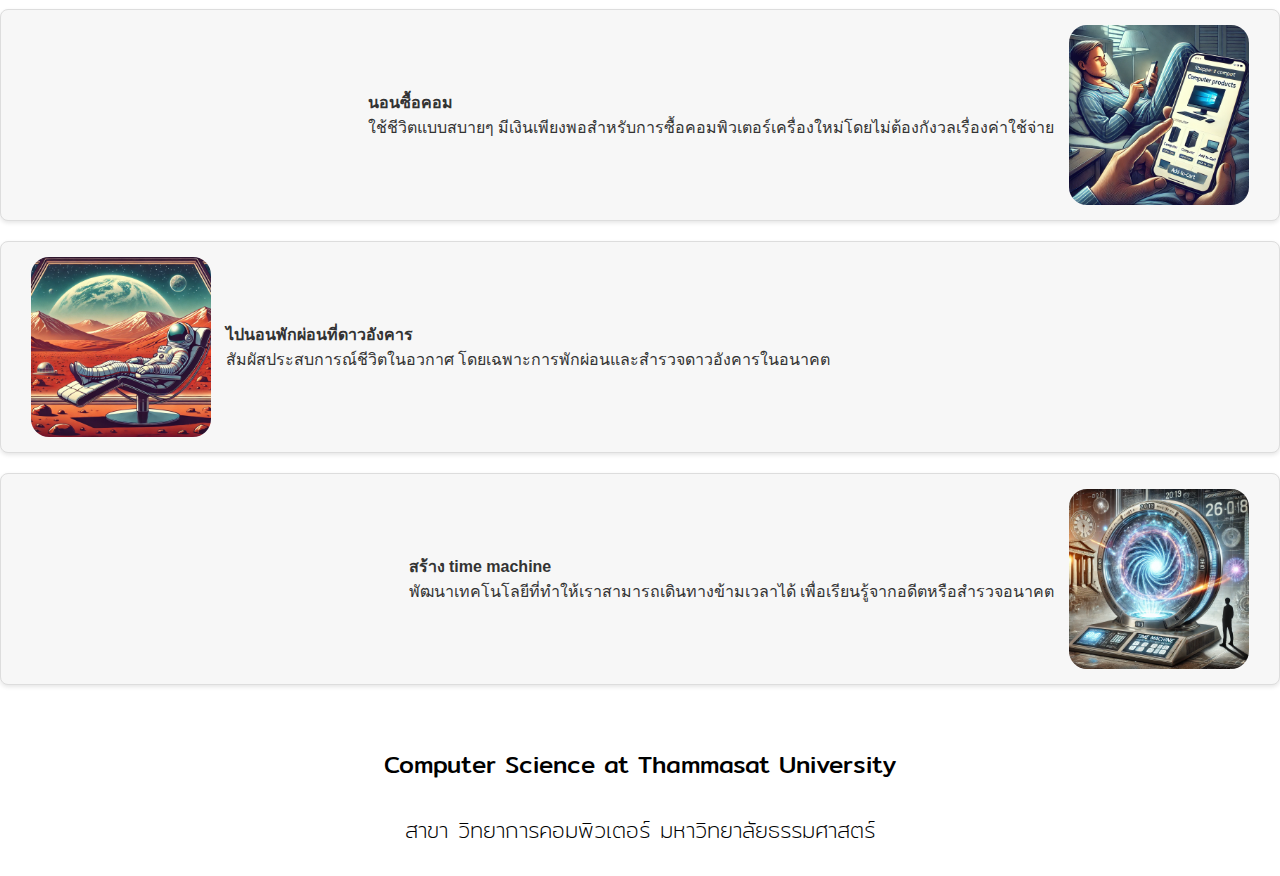
==== commit 812909ab: "edit media" ====
--- a/Future.html
+++ b/Future.html
@@ -30,7 +30,7 @@
                     <a href="Future.html">Future</a>
                 </div>
             </div>
-            <h1 class="title_on_image">Our Future</h1>
+            <h1 class="title_on_image">"The future depends on what you do today."<br>By Mahatma Gandhi</h1>
         </header>
         <main>
             <h1 class="About_us">Our Future</h1>
--- a/style.css
+++ b/style.css
@@ -109,7 +109,7 @@
     position: absolute;
     bottom: 20px; /* ตำแหน่งข้อความห่างจากขอบล่าง */
     color: white; /* สีข้อความ */
-    font-size: 60px; /* ขนาดฟอนต์ */
+    font-size: 50px; /* ขนาดฟอนต์ */
     padding-left: 70px;
     text-shadow: 2px 2px 4px rgba(0, 0, 0, 0.7); /* เงาเพื่อให้อ่านง่ายขึ้น */
 }
@@ -472,6 +472,11 @@
         text-align: center;
     }
 }
+.title_on_image
+    {
+        font-size: 20px;
+        margin-bottom: 0px;
+    }
 
 @media (max-width: 640px)
 {
@@ -501,8 +506,8 @@
     
     .title_on_image
     {
-        font-size: 30px;
-        margin-bottom: 45px;
+        font-size: 10px;
+        margin-bottom: 0px;
     }
 
     .head-right 
@@ -528,6 +533,7 @@
         border-radius: 5px;
         padding: 5px;
         font-size: 20px;
+        z-index: 2;
     }
 
     .mobile-menu a 
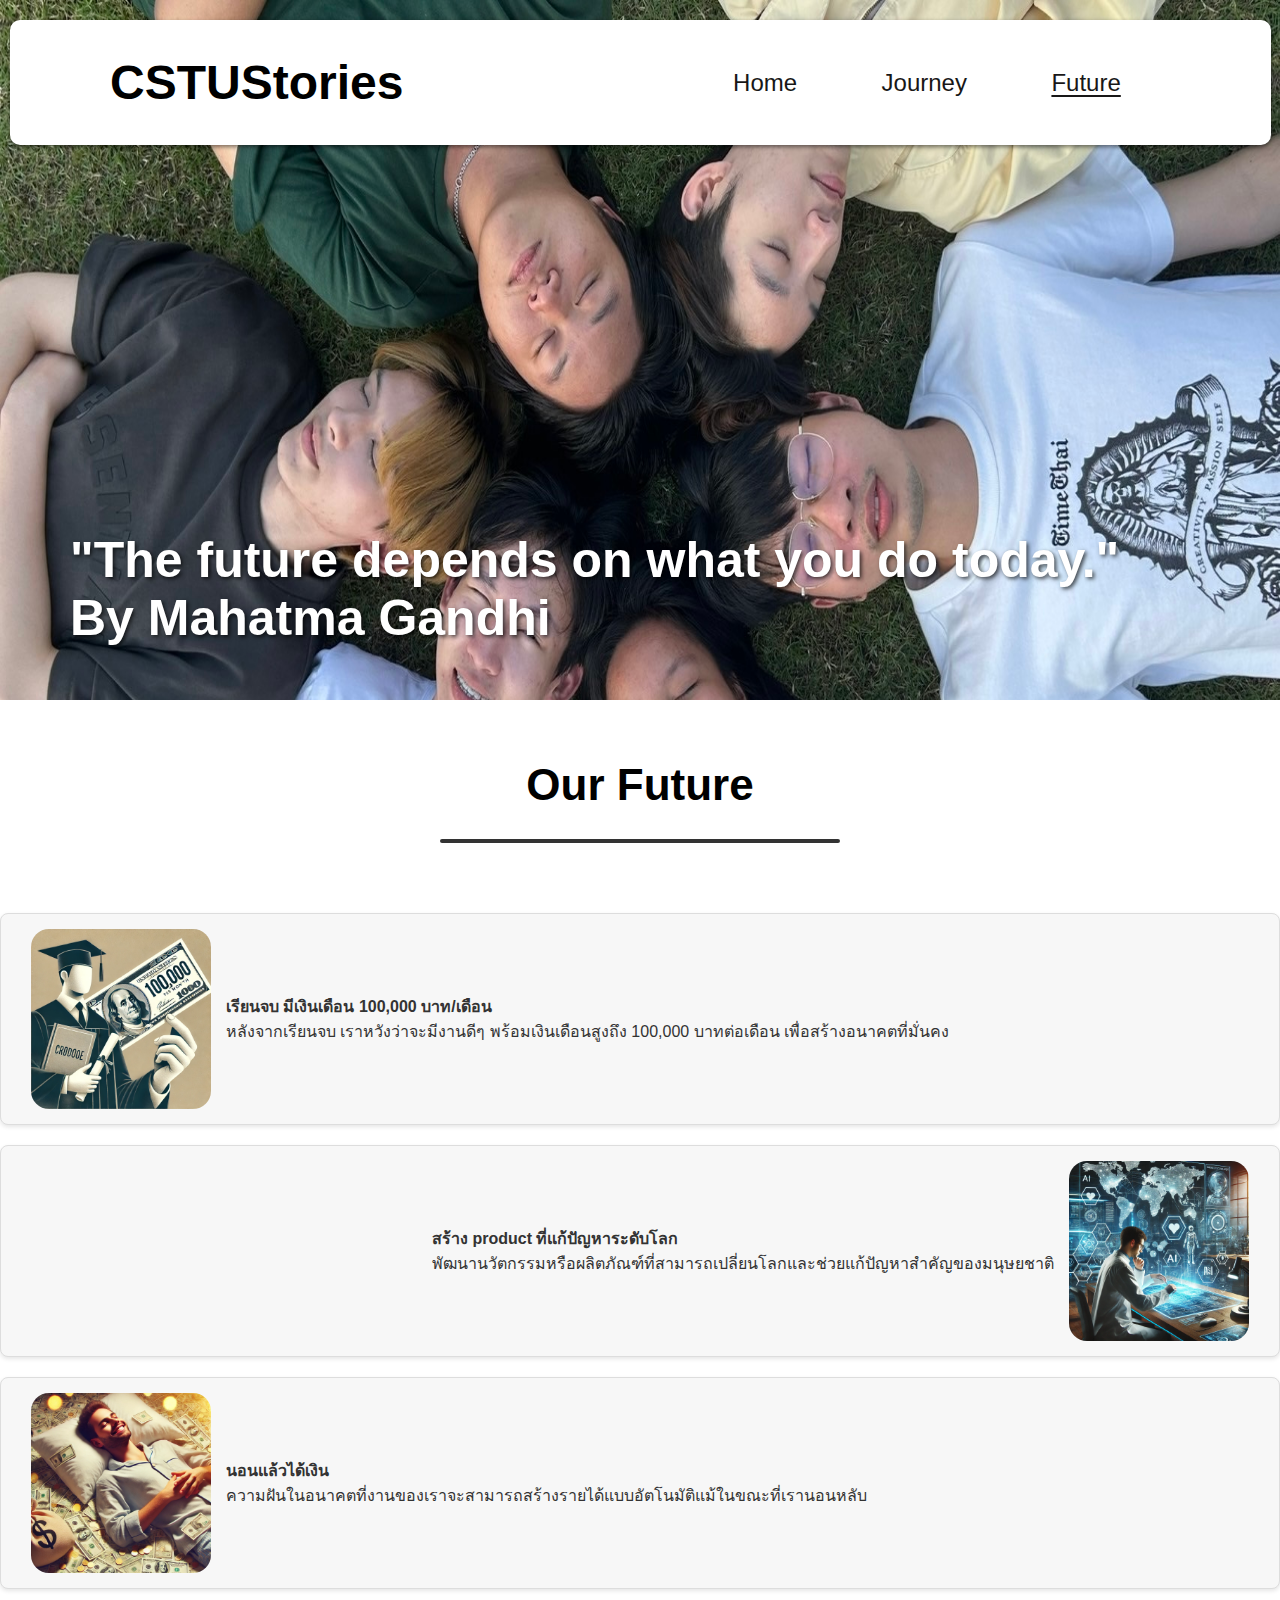
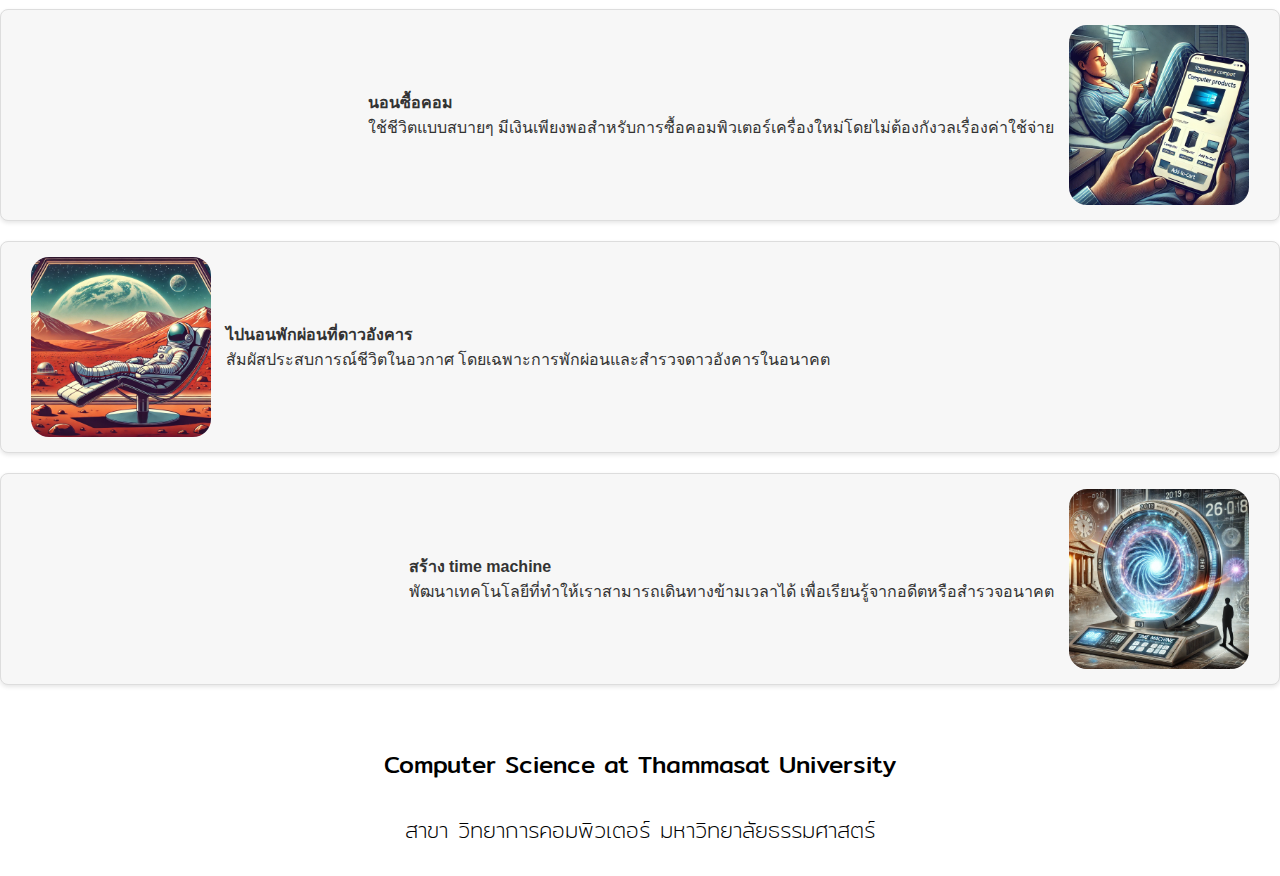
==== commit 171d9e03: "Replace link Home.html to index.html" ====
--- a/Future.html
+++ b/Future.html
@@ -17,7 +17,7 @@
                     <h1>CSTUStories</h1>
                 </div>
                 <div class="head-right">
-                    <span><a href="Home.html">Home</a></span>
+                    <span><a href="index.html">Home</a></span>
                     <span><a href="Journey.html">Journey</a></span>
                     <span><a href="Future.html"><u>Future</u></a></span>
                 </div>
@@ -25,7 +25,7 @@
                     ☰
                 </div>
                 <div class="mobile-menu" id="mobileMenu">
-                    <a href="Home.html">Home</a>
+                    <a href="index.html">Home</a>
                     <a href="Journey.html">Journey</a>
                     <a href="Future.html">Future</a>
                 </div>
--- a/style.css
+++ b/style.css
@@ -113,7 +113,15 @@
     padding-left: 70px;
     text-shadow: 2px 2px 4px rgba(0, 0, 0, 0.7); /* เงาเพื่อให้อ่านง่ายขึ้น */
 }
-
+.title_on_image_J
+{
+    position: absolute;
+    bottom: 10px; /* ตำแหน่งข้อความห่างจากขอบล่าง */
+    color: white; /* สีข้อความ */
+    font-size: 50px; /* ขนาดฟอนต์ */
+    padding-left: 70px;
+    text-shadow: 2px 2px 4px rgba(0, 0, 0, 0.7); /* เงาเพื่อให้อ่านง่ายขึ้น */
+}
 .hamburger, .mobile-menu {
     display: none;
 }
@@ -471,12 +479,19 @@
     {
         text-align: center;
     }
-}
-.title_on_image
+
+    .title_on_image
     {
         font-size: 20px;
         margin-bottom: 0px;
     }
+    .title_on_image_J
+    {
+        font-size: 20px;
+        margin-bottom: 0px;
+    }
+}
+
 
 @media (max-width: 640px)
 {
@@ -506,8 +521,14 @@
     
     .title_on_image
     {
-        font-size: 10px;
-        margin-bottom: 0px;
+        font-size: 20px;
+        margin-bottom: 45px;
+    }
+
+    .title_on_image_J
+    {
+        font-size: 16px;
+        margin-bottom: 5px;
     }
 
     .head-right 
